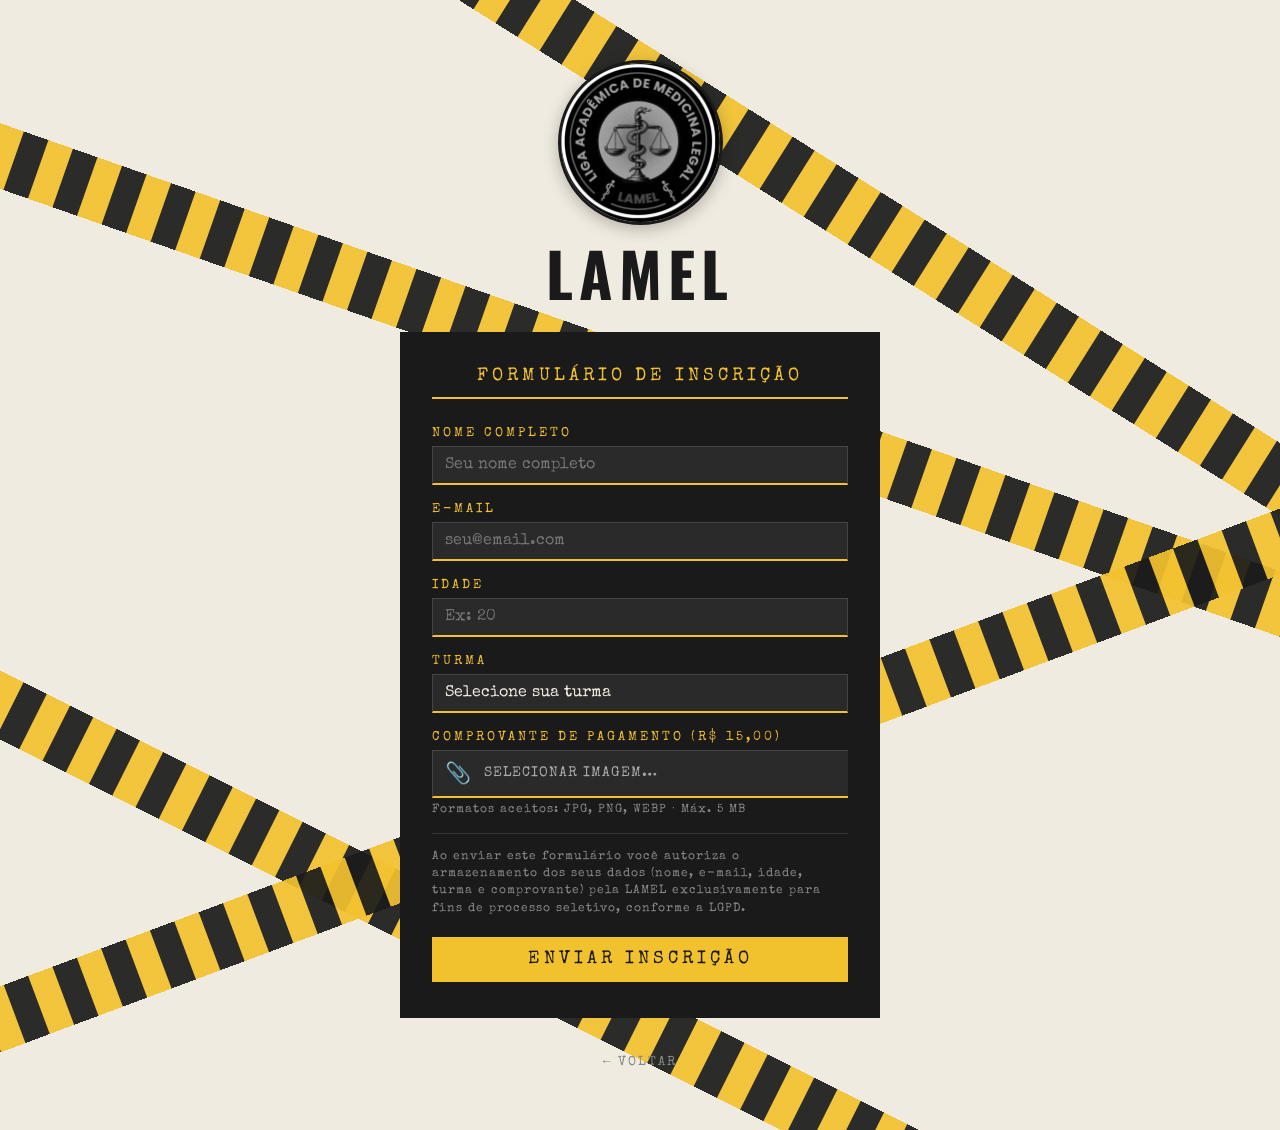
==== formulario.html @ 5214c131 "initial commit" ====
<!doctype html>
<html lang="pt-BR">
  <head>
    <meta charset="UTF-8" />
    <meta name="viewport" content="width=device-width, initial-scale=1.0" />
    <title>Inscrição – LAMEL</title>
    <link rel="stylesheet" href="style.css" />
    <link rel="icon" type="image/jpeg" href="logo.jpg" />
  </head>
  <body>
    <!-- Warning tapes -->
    <div class="tape tape-t1"></div>
    <div class="tape tape-t2"></div>
    <div class="tape tape-b1"></div>
    <div class="tape tape-b2"></div>

    <main class="container">
      <img src="logo.jpg" alt="Logo LAMEL" class="logo" />

      <div class="hero-block">
        <h1 class="brand-title">LAMEL</h1>
      </div>

      <div class="form-wrapper">
        <p class="form-title">Formulário de Inscrição</p>

        <div class="alert" id="alert" role="alert"></div>

        <!-- Tela de sucesso (oculta até envio) -->
        <div class="success-screen" id="success-screen" hidden>
          <div class="success-icon">✓</div>
          <h2 class="success-title">Inscrição Enviada!</h2>
          <p class="success-msg">Recebemos sua inscrição. Entraremos em contato pelo e-mail informado em breve.</p>
          <a href="https://www.instagram.com/lamel_fimca/" target="_blank" rel="noopener" class="btn-instagram">
            <svg class="ig-icon" viewBox="0 0 24 24" fill="currentColor" aria-hidden="true">
              <path d="M12 2.163c3.204 0 3.584.012 4.85.07 1.366.062 2.633.334 3.608 1.308.975.975 1.246 2.242 1.308 3.608.058 1.266.07 1.646.07 4.85s-.012 3.584-.07 4.85c-.062 1.366-.334 2.633-1.308 3.608-.975.975-2.242 1.246-3.608 1.308-1.266.058-1.646.07-4.85.07s-3.584-.012-4.85-.07c-1.366-.062-2.633-.334-3.608-1.308-.975-.975-1.246-2.242-1.308-3.608C2.175 15.584 2.163 15.204 2.163 12s.012-3.584.07-4.85c.062-1.366.334-2.633 1.308-3.608.975-.975 2.242-1.246 3.608-1.308C8.416 2.175 8.796 2.163 12 2.163zm0-2.163C8.741 0 8.332.014 7.052.072 5.197.157 3.355.673 2.014 2.014.673 3.355.157 5.197.072 7.052.014 8.332 0 8.741 0 12c0 3.259.014 3.668.072 4.948.085 1.855.601 3.697 1.942 5.038 1.341 1.341 3.183 1.857 5.038 1.942C8.332 23.986 8.741 24 12 24s3.668-.014 4.948-.072c1.855-.085 3.697-.601 5.038-1.942 1.341-1.341 1.857-3.183 1.942-5.038C23.986 15.668 24 15.259 24 12s-.014-3.668-.072-4.948c-.085-1.855-.601-3.697-1.942-5.038C20.645.673 18.803.157 16.948.072 15.668.014 15.259 0 12 0zm0 5.838a6.162 6.162 0 1 0 0 12.324 6.162 6.162 0 0 0 0-12.324zm0 10.162a4 4 0 1 1 0-8 4 4 0 0 1 0 8zm6.406-11.845a1.44 1.44 0 1 0 0 2.881 1.44 1.44 0 0 0 0-2.881z"/>
            </svg>
            Seguir no Instagram
          </a>
          <a href="index.html" class="back-link" style="margin-top:12px">← Voltar ao início</a>
        </div>

        <form id="form-inscricao" novalidate>
          <div class="form-group">
            <label for="nome">Nome Completo</label>
            <input
              type="text"
              id="nome"
              name="nome"
              placeholder="Seu nome completo"
              required
              autocomplete="name"
            />
          </div>

          <div class="form-group">
            <label for="email">E-mail</label>
            <input
              type="email"
              id="email"
              name="email"
              placeholder="seu@email.com"
              required
              autocomplete="email"
            />
          </div>

          <div class="form-group">
            <label for="idade">Idade</label>
            <input
              type="number"
              id="idade"
              name="idade"
              placeholder="Ex: 20"
              min="16"
              max="80"
              required
            />
          </div>

          <div class="form-group">
            <label for="turma">Turma</label>
            <select id="turma" name="turma" required>
              <option value="" disabled selected>Selecione sua turma</option>
              <option>T1A</option>
              <option>T1B</option>
              <option>T2A</option>
              <option>T2B</option>
              <option>T3A</option>
              <option>T3B</option>
              <option>T4A</option>
              <option>T4B</option>
              <option>T4C</option>
              <option>T5A</option>
            </select>
          </div>

          <div class="form-group">
            <label>Comprovante de Pagamento (R$ 15,00)</label>
            <div class="file-wrapper">
              <label class="file-label" for="comprovante" tabindex="0">
                <span class="file-icon">📎</span>
                <span class="file-text" id="file-text">Selecionar imagem…</span>
                <input
                  type="file"
                  id="comprovante"
                  name="comprovante"
                  accept="image/jpeg,image/png,image/webp,image/gif"
                  required
                />
              </label>
              <button type="button" id="file-clear" class="file-clear" aria-label="Remover arquivo" hidden>✕</button>
            </div>
            <span class="file-hint"
              >Formatos aceitos: JPG, PNG, WEBP · Máx. 5 MB</span
            >
          </div>

          <p class="consent">
            Ao enviar este formulário você autoriza o armazenamento dos seus
            dados (nome, e-mail, idade, turma e comprovante) pela LAMEL
            exclusivamente para fins de processo seletivo, conforme a LGPD.
          </p>

          <button type="submit" class="btn-submit" id="submit-btn">
            Enviar Inscrição
          </button>
        </form>
      </div>

      <a href="index.html" class="back-link">← Voltar</a>
    </main>

    <script>
      // ── Replace this URL after deploying the Apps Script ─────────────────────
      const APPS_SCRIPT_URL =
        "https://script.google.com/macros/s/AKfycbzsZSenzncVrb4awUYb7EeG2u3ZVIsr3Wve79wut9ikx5Fwp4q7ZwRY_jegKjFiJY6lDw/exec";
      // ─────────────────────────────────────────────────────────────────────────

      const MAX_FILE_BYTES = 5 * 1024 * 1024; // 5 MB
      const ALLOWED_TYPES = [
        "image/jpeg",
        "image/png",
        "image/webp",
        "image/gif",
      ];

      // Update file label text when a file is chosen
      const fileInput   = document.getElementById("comprovante");
      const fileText    = document.getElementById("file-text");
      const fileClear   = document.getElementById("file-clear");

      fileInput.addEventListener("change", function () {
          if (this.files.length) {
            fileText.textContent = this.files[0].name;
            fileText.classList.add("selected");
            fileClear.hidden = false;
          } else {
            resetFile();
          }
        });

      fileClear.addEventListener("click", function () {
        fileInput.value = "";
        resetFile();
      });

      function resetFile() {
        fileText.textContent = "Selecionar imagem…";
        fileText.classList.remove("selected");
        fileClear.hidden = true;
      }

      // Allow keyboard activation of custom file label
      document
        .querySelector(".file-label")
        .addEventListener("keydown", function (e) {
          if (e.key === "Enter" || e.key === " ") {
            e.preventDefault();
            document.getElementById("comprovante").click();
          }
        });

      // ── Form submission ───────────────────────────────────────────────────────
      document
        .getElementById("form-inscricao")
        .addEventListener("submit", async function (e) {
          e.preventDefault();
          hideAlert();

          const submitBtn = document.getElementById("submit-btn");

          // Client-side validation
          const nome = document.getElementById("nome").value.trim();
          const email = document.getElementById("email").value.trim();
          const idade = document.getElementById("idade").value.trim();
          const turma = document.getElementById("turma").value;
          const file = fileInput.files[0];

          if (!nome || !email || !idade || !turma) {
            return showAlert("Preencha todos os campos obrigatórios.", "error");
          }
          const emailRegex = /^[^\s@]+@[^\s@]+\.[^\s@]+$/;
          if (!emailRegex.test(email)) {
            return showAlert("Informe um e-mail válido.", "error");
          }
          if (!file) {
            return showAlert("Anexe o comprovante de pagamento.", "error");
          }
          if (!ALLOWED_TYPES.includes(file.type)) {
            return showAlert(
              "Formato de arquivo inválido. Use JPG, PNG ou WEBP.",
              "error",
            );
          }
          if (file.size > MAX_FILE_BYTES) {
            return showAlert(
              "O arquivo é muito grande. Tamanho máximo: 5 MB.",
              "error",
            );
          }
          if (APPS_SCRIPT_URL.startsWith("COLE")) {
            return showAlert(
              "URL do Apps Script não configurada. Siga as instruções em apps-script.gs.",
              "error",
            );
          }

          // Disable button and show loading state
          submitBtn.disabled = true;
          submitBtn.textContent = "Enviando…";

          try {
            const base64 = await fileToBase64(file);

            const payload = {
              nome,
              email,
              idade,
              turma,
              comprovante: {
                data: base64,
                mimeType: file.type,
                name: file.name,
              },
            };

            // Use text/plain to avoid CORS preflight on Apps Script
            const resp = await fetch(APPS_SCRIPT_URL, {
              method: "POST",
              headers: { "Content-Type": "text/plain" },
              body: JSON.stringify(payload),
            });

            const result = await resp.json();

            if (result.success) {
              document.getElementById("form-inscricao").style.display = "none";
              document.getElementById("alert").hidden = true;
              resetFile();
              document.getElementById("success-screen").hidden = false;
            } else {
              showAlert(
                "Erro ao enviar: " + (result.error || "tente novamente."),
                "error",
              );
            }
          } catch (err) {
            showAlert(
              "Falha na conexão. Verifique sua internet e tente novamente.",
              "error",
            );
          } finally {
            submitBtn.disabled = false;
            submitBtn.textContent = "Enviar Inscrição";
          }
        });

      function fileToBase64(file) {
        return new Promise((resolve, reject) => {
          const reader = new FileReader();
          reader.onload = (e) => resolve(e.target.result);
          reader.onerror = reject;
          reader.readAsDataURL(file);
        });
      }

      function showAlert(msg, type) {
        const el = document.getElementById("alert");
        el.textContent = msg;
        el.className = "alert " + type + " show";
        el.scrollIntoView({ behavior: "smooth", block: "nearest" });
      }

      function hideAlert() {
        document.getElementById("alert").className = "alert";
      }
    </script>
  </body>
</html>
---- style.css ----
@import url('https://fonts.googleapis.com/css2?family=Special+Elite&family=Oswald:wght@700&display=swap');

*, *::before, *::after {
  margin: 0;
  padding: 0;
  box-sizing: border-box;
}

html, body {
  min-height: 100vh;
  overflow-x: hidden;
}

body {
  background-color: #f0ebe0;
  font-family: 'Special Elite', 'Courier New', monospace;
  position: relative;
}

/* ── Warning tape ──────────────────────────────────────────── */
/*
 * T1: borda esquerda ~15vh → borda direita ~50vh (cruza logo levemente acima do centro)
 * T2: âncora borda direita ~44vh → estende até borda superior ~30vw e além
 * B1: borda esquerda 75vh → centro da borda inferior (50vw,100vh) ✓
 * B2: centro em (25vw, 100vh) com transform-origin: center center
 *     → mesmo ângulo da versão perfeita, estende para além da borda inferior
 */
.tape {
  position: fixed;
  width: 250vw;
  height: 62px;
  background: repeating-linear-gradient(
    90deg,
    #f2c12e 0px,  #f2c12e 26px,
    #1a1a1a 26px, #1a1a1a 52px
  );
  z-index: 0;
  pointer-events: none;
  opacity: 0.92;
}

/* T1: inicia a 15vh na borda esquerda → cruza logo levemente acima do centro → ~50vh borda direita */
.tape-t1 {
  top: calc(15vh - 31px);
  left: -60px;
  transform-origin: left center;
  transform: rotate(atan2(35vh, 100vw));
}

/* T2: centro em (65vw, 22vh) = ponto médio entre (30vw, 0) e (100vw, 44vh)
 * Ângulo positivo atan2(44vh, 70vw) — sem ambiguidade de sinal no browser */
.tape-t2 {
  top: calc(22vh - 31px);
  left: -60vw;
  transform-origin: center center;
  transform: rotate(atan2(44vh, 70vw));
}

/* B1: borda esquerda 75vh → centro da borda inferior ✓ */
.tape-b1 {
  top: calc(75vh - 31px);
  left: -60px;
  transform-origin: left center;
  transform: rotate(atan2(25vh, 50vw));
}

/* B2: centro em (25vw, 100vh) — mesmo ângulo aprovado, estende além da borda inferior */
.tape-b2 {
  top: calc(100vh - 31px);
  left: -100vw;
  transform-origin: center center;
  transform: rotate(atan2(-28vh, 75vw));
}

/* ── Page container ────────────────────────────────────────── */
.container {
  min-height: 100vh;
  display: flex;
  flex-direction: column;
  align-items: center;
  justify-content: center;
  padding: 60px 20px;
  position: relative;
  z-index: 1;
  gap: 18px;
}

/* ── Hero block (background atrás do "LAMEL" para cobrir as faixas) ── */
.hero-block {
  background: #f0ebe0;
  padding: 0 8px;
  line-height: 1;
}

/* ── Logo ──────────────────────────────────────────────────── */
.logo {
  width: 165px;
  height: 165px;
  border-radius: 50%;
  object-fit: cover;
  border: 3px solid #1a1a1a;
  box-shadow: 0 4px 16px rgba(0,0,0,0.25);
}

/* ── Brand title ───────────────────────────────────────────── */
.brand-title {
  font-family: 'Oswald', 'Arial Black', Impact, sans-serif;
  font-size: 3.8rem;
  font-weight: 700;
  color: #1a1a1a;
  letter-spacing: 6px;
  text-transform: uppercase;
  margin: 0;
  line-height: 1;
}

/* ── Subtitle block ────────────────────────────────────────── */
.subtitle-wrapper {
  background-color: #1a1a1a;
  padding: 10px 18px;
  text-align: center;
}

.subtitle {
  font-family: 'Special Elite', 'Courier New', monospace;
  font-size: 1.75rem;
  color: #f0ebe0;
  letter-spacing: 3px;
  line-height: 1.45;
}

/* ── Action area ───────────────────────────────────────────── */
.actions {
  display: flex;
  flex-direction: column;
  align-items: center;
  gap: 22px;
  margin-top: 44px;
  width: 100%;
  max-width: 380px;
}

/* ── Main buttons ──────────────────────────────────────────── */
.btn {
  display: block;
  width: 100%;
  padding: 14px 40px;
  background-color: #1a1a1a;
  color: #f0ebe0;
  font-family: 'Special Elite', 'Courier New', monospace;
  font-size: 1.45rem;
  letter-spacing: 5px;
  text-decoration: none;
  text-align: center;
  border: none;
  cursor: pointer;
  text-transform: uppercase;
  transition: background 0.18s;
}

.btn:hover  { background-color: #333; }
.btn:focus  { outline: 3px solid #f2c12e; outline-offset: 2px; }

/* ── Edital accordion panel ────────────────────────────────── */
.edital-toggle {
  position: absolute;
  opacity: 0;
  pointer-events: none;
  width: 0;
  height: 0;
}

.edital-panel {
  max-height: 0;
  overflow: hidden;
  width: 100%;
  background: #1a1a1a;
  color: #f0ebe0;
  border-top: 0 solid #f2c12e;
  transition: max-height 0.4s ease, border-top-width 0.4s ease;
}

.edital-toggle:checked ~ .edital-panel {
  max-height: 350px;
  border-top-width: 3px;
}

.edital-content {
  padding: 22px 24px;
}

.edital-content h3 {
  font-family: 'Special Elite', monospace;
  font-size: 1rem;
  letter-spacing: 3px;
  color: #f2c12e;
  text-transform: uppercase;
  margin-bottom: 14px;
}

.edital-dates {
  list-style: none;
  margin-bottom: 20px;
}

.edital-dates li {
  padding: 7px 0;
  border-bottom: 1px solid #333;
  font-size: 0.92rem;
  letter-spacing: 1px;
}

.edital-dates li:last-child { border-bottom: none; }

.edital-dates strong { color: #f2c12e; }

.pdf-link {
  display: flex;
  align-items: center;
  justify-content: center;
  gap: 8px;
  margin-top: 8px;
  padding: 10px 0;
  width: 100%;
  background: #f2c12e;
  color: #1a1a1a;
  text-decoration: none;
  font-family: 'Special Elite', monospace;
  font-size: 0.88rem;
  letter-spacing: 2px;
  text-transform: uppercase;
  transition: background 0.18s;
}

.pdf-link::before {
  content: '';
  display: inline-block;
  width: 12px;
  height: 15px;
  flex-shrink: 0;
  background-color: #1a1a1a;
  clip-path: polygon(0% 0%, 62% 0%, 100% 28%, 100% 100%, 0% 100%);
}

.pdf-link:hover { background: #d4a820; }

/* ── Form page ─────────────────────────────────────────────── */
.form-wrapper {
  width: 100%;
  max-width: 480px;
  background: #1a1a1a;
  color: #f0ebe0;
  padding: 36px 32px;
  margin-top: 10px;
}

.form-title {
  font-family: 'Special Elite', monospace;
  font-size: 1.1rem;
  letter-spacing: 4px;
  color: #f2c12e;
  text-align: center;
  text-transform: uppercase;
  margin-bottom: 28px;
  border-bottom: 2px solid #f2c12e;
  padding-bottom: 12px;
}

.form-group {
  margin-bottom: 18px;
  display: flex;
  flex-direction: column;
  gap: 6px;
}

.form-group label {
  font-family: 'Special Elite', monospace;
  font-size: 0.82rem;
  letter-spacing: 3px;
  color: #f2c12e;
  text-transform: uppercase;
}

.form-group input,
.form-group select {
  background: #2a2a2a;
  border: 1px solid #444;
  border-bottom: 2px solid #f2c12e;
  color: #f0ebe0;
  font-family: 'Special Elite', 'Courier New', monospace;
  font-size: 1rem;
  padding: 10px 12px;
  outline: none;
  transition: border-color 0.18s, background 0.18s;
  appearance: none;
  -webkit-appearance: none;
  border-radius: 0;
}

.form-group input:focus,
.form-group select:focus {
  background: #333;
  border-bottom-color: #fff;
}

.form-group select option { background: #2a2a2a; }

/* File input custom styling */
.file-wrapper {
  display: flex;
  align-items: stretch;
}

.file-wrapper .file-label {
  flex: 1;
  border-right: none;
}

.file-clear {
  display: flex;
  align-items: center;
  justify-content: center;
  padding: 0 12px;
  background: #2a2a2a;
  border: 1px solid #444;
  border-left: none;
  border-bottom: 2px solid #f2c12e;
  color: #f0ebe0;
  font-size: 1rem;
  cursor: pointer;
  transition: background 0.18s, color 0.18s;
}

.file-clear:hover { background: #3a2020; color: #ff6b6b; }

.file-label {
  display: flex;
  align-items: center;
  gap: 10px;
  background: #2a2a2a;
  border: 1px solid #444;
  border-bottom: 2px solid #f2c12e;
  padding: 10px 12px;
  cursor: pointer;
  transition: background 0.18s;
}

.file-label:hover { background: #333; }

.file-label input[type="file"] { display: none; }

.file-label .file-icon {
  font-size: 1.3rem;
  flex-shrink: 0;
}

.file-label .file-text {
  font-family: 'Special Elite', monospace;
  font-size: 0.85rem;
  letter-spacing: 1px;
  color: #aaa;
  word-break: break-all;
}

.file-label .file-text.selected { color: #f0ebe0; }

.file-hint {
  font-size: 0.72rem;
  color: #888;
  letter-spacing: 1px;
}

/* Consent notice */
.consent {
  font-size: 0.72rem;
  color: #888;
  letter-spacing: 1px;
  line-height: 1.5;
  margin-bottom: 20px;
  border-top: 1px solid #333;
  padding-top: 14px;
}

/* Submit button */
.btn-submit {
  width: 100%;
  padding: 14px;
  background: #f2c12e;
  color: #1a1a1a;
  font-family: 'Special Elite', monospace;
  font-size: 1.1rem;
  letter-spacing: 4px;
  text-transform: uppercase;
  border: none;
  cursor: pointer;
  transition: background 0.18s;
}

.btn-submit:hover:not(:disabled) { background: #d4a820; }

.btn-submit:disabled {
  background: #555;
  color: #888;
  cursor: not-allowed;
}

/* Message alert */
.alert {
  display: none;
  padding: 14px 16px;
  font-family: 'Special Elite', monospace;
  font-size: 0.88rem;
  letter-spacing: 1px;
  text-align: center;
  margin-bottom: 16px;
}

.alert.success { background: #1a4a1a; color: #6eff6e; border-left: 4px solid #6eff6e; }
.alert.error   { background: #4a1a1a; color: #ff6e6e; border-left: 4px solid #ff6e6e; }
.alert.show    { display: block; }

/* Success screen */
[hidden] { display: none !important; }

.success-screen {
  display: flex;
  flex-direction: column;
  align-items: center;
  padding: 32px 16px;
  text-align: center;
  gap: 14px;
}

.success-icon {
  width: 64px;
  height: 64px;
  border-radius: 50%;
  background: #f2c12e;
  color: #1a1a1a;
  font-size: 2rem;
  display: flex;
  align-items: center;
  justify-content: center;
  font-weight: 700;
}

.success-title {
  font-family: 'Oswald', sans-serif;
  font-size: 1.6rem;
  letter-spacing: 4px;
  color: #f2c12e;
  text-transform: uppercase;
  margin: 0;
}

.success-msg {
  font-family: 'Special Elite', monospace;
  font-size: 0.88rem;
  color: #ccc;
  letter-spacing: 1px;
  line-height: 1.6;
  max-width: 320px;
}

.btn-instagram {
  display: inline-flex;
  align-items: center;
  gap: 8px;
  margin-top: 8px;
  padding: 12px 24px;
  background: linear-gradient(45deg, #f09433, #e6683c, #dc2743, #cc2366, #bc1888);
  color: #fff;
  text-decoration: none;
  font-family: 'Special Elite', monospace;
  font-size: 0.9rem;
  letter-spacing: 2px;
  text-transform: uppercase;
  transition: opacity 0.18s;
}

.btn-instagram:hover { opacity: 0.85; }

.ig-icon {
  width: 18px;
  height: 18px;
  flex-shrink: 0;
}

/* Back link */
.back-link {
  display: inline-block;
  margin-top: 18px;
  color: #888;
  font-family: 'Special Elite', monospace;
  font-size: 0.8rem;
  letter-spacing: 2px;
  text-decoration: none;
  text-transform: uppercase;
  transition: color 0.18s;
}

.back-link:hover { color: #f0ebe0; }

/* ── Responsive ────────────────────────────────────────────── */
@media (max-width: 480px) {
  .brand-title { font-size: 2.8rem; letter-spacing: 4px; }
  .subtitle    { font-size: 1.35rem; }
  .btn         { font-size: 1.2rem; letter-spacing: 3px; }
  .tape        { width: 300px; height: 44px; }
  .form-wrapper { padding: 28px 20px; }
}
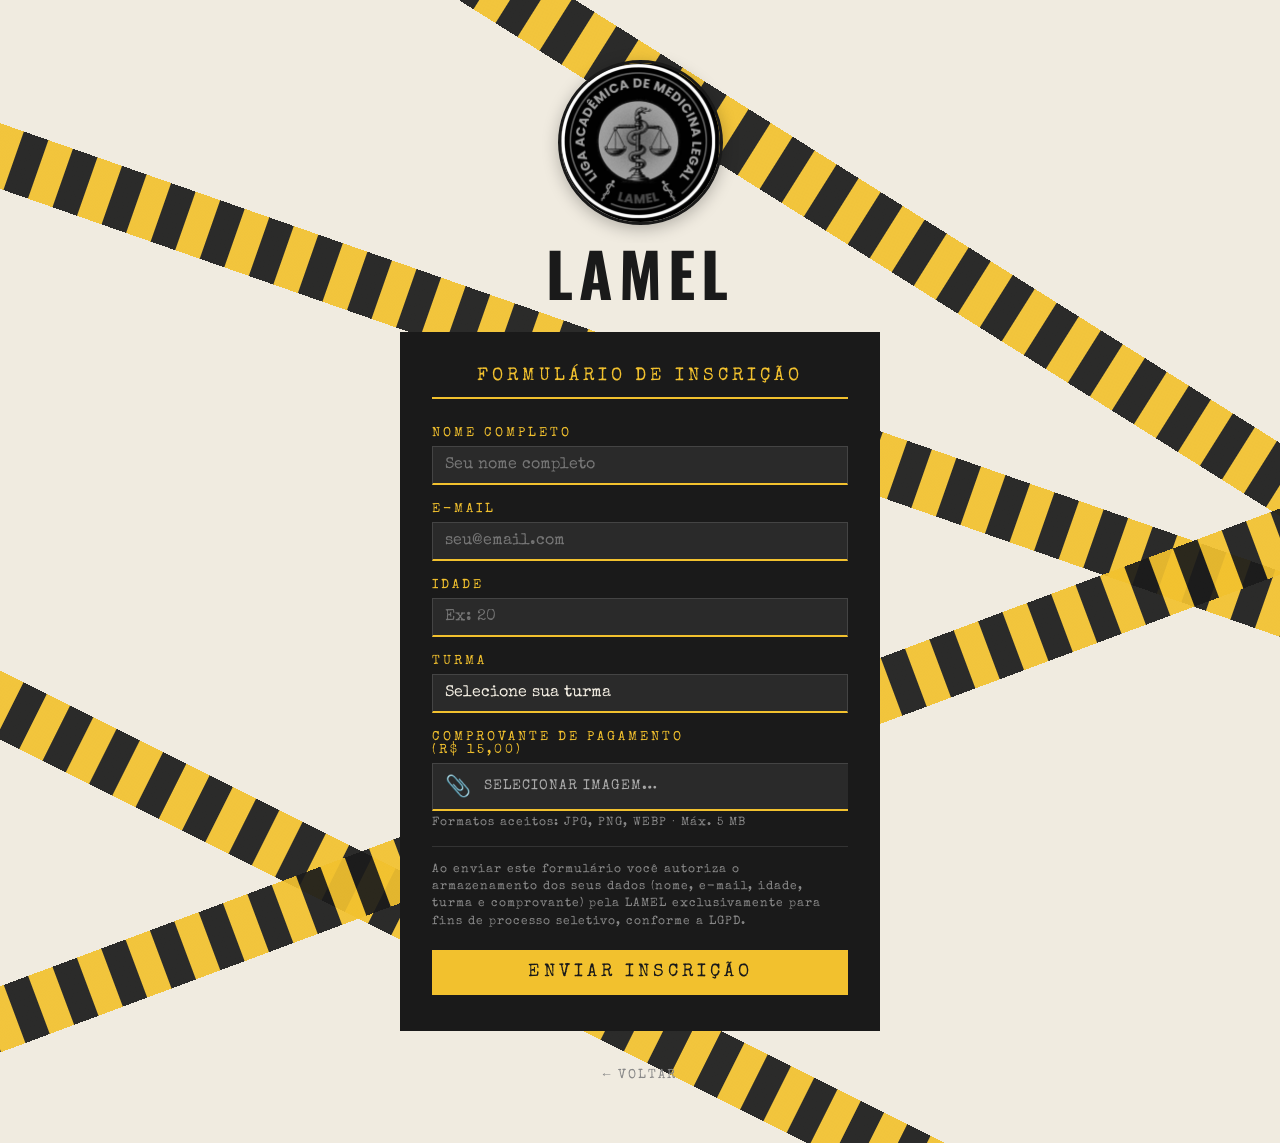
==== commit 471f34c3: "Atualiza datas, adiciona botao Material, PDFs e otimizacoes - Atualiza datas do edital (Aula inaugur" ====
--- a/formulario.html
+++ b/formulario.html
@@ -96,7 +96,7 @@
           </div>
 
           <div class="form-group">
-            <label>Comprovante de Pagamento (R$ 15,00)</label>
+            <label>Comprovante de Pagamento<br>(R$ 15,00)</label>
             <div class="file-wrapper">
               <label class="file-label" for="comprovante" tabindex="0">
                 <span class="file-icon">📎</span>
@@ -278,10 +278,28 @@
 
       function fileToBase64(file) {
         return new Promise((resolve, reject) => {
-          const reader = new FileReader();
-          reader.onload = (e) => resolve(e.target.result);
-          reader.onerror = reject;
-          reader.readAsDataURL(file);
+          const img = new Image();
+          const url = URL.createObjectURL(file);
+
+          img.onload = () => {
+            URL.revokeObjectURL(url);
+
+            const MAX_DIM = 1280;
+            let { width, height } = img;
+            if (width > MAX_DIM || height > MAX_DIM) {
+              if (width > height) { height = Math.round(height * MAX_DIM / width);  width = MAX_DIM; }
+              else                { width  = Math.round(width  * MAX_DIM / height); height = MAX_DIM; }
+            }
+
+            const canvas = document.createElement('canvas');
+            canvas.width  = width;
+            canvas.height = height;
+            canvas.getContext('2d').drawImage(img, 0, 0, width, height);
+            resolve(canvas.toDataURL('image/jpeg', 0.75));
+          };
+
+          img.onerror = reject;
+          img.src = url;
         });
       }
 
--- a/style.css
+++ b/style.css
@@ -72,7 +72,77 @@
   transform: rotate(atan2(-28vh, 75vw));
 }
 
-/* ── Page container ────────────────────────────────────────── */
+/* ── Tapes: mobile portrait — calculado geometricamente por pontos de entrada/saída ── */
+@media (max-width: 768px) {
+  /* T1: centro em (50vw, 29vh) → ângulo um pouco maior */
+  .tape-t1 {
+    top: calc(29vh - 31px);
+    left: -75vw;
+    transform-origin: center center;
+    transform: rotate(atan2(22vh, 100vw));
+  }
+  /* T2: centro em (70vw, 16vh) → levemente mais à direita e acima */
+  .tape-t2 {
+    top: calc(16vh - 31px);
+    left: -55vw;
+    transform-origin: center center;
+    transform: rotate(atan2(37vh, 65vw));
+  }
+  /* B1: âncora direita em 108vh → esquerda visível em ~73vh (altura do botão inscrição) */
+  .tape-b1 {
+    top: calc(115vh - 31px);
+    left: auto;
+    right: -60px;
+    transform-origin: right center;
+    transform: rotate(atan2(16vh, 50vw));
+  }
+  /* B2: centro em (60vw, 86vh) → levemente mais para baixo */
+  .tape-b2 {
+    top: calc(86vh - 31px);
+    left: -65vw;
+    right: auto;
+    transform-origin: center center;
+    transform: rotate(atan2(-35vh, 80vw));
+  }
+}
+
+/* ── Tapes: max-width 480px (Galaxy S25 ~360px) ── */
+@media (max-width: 480px) {
+  .tape-t1 {
+    top: calc(35vh - 31px);
+    left: -120vw;
+    right: auto;
+    width: 400vw;
+    transform-origin: center center;
+    transform: rotate(atan2(22vh, 100vw));
+  }
+  .tape-t2 {
+    top: calc(22vh - 31px);
+    left: -120vw;
+    right: auto;
+    width: 400vw;
+    transform-origin: center center;
+    transform: rotate(atan2(30vh, 65vw));
+  }
+  .tape-b1 {
+    top: calc(110vh - 31px);
+    left: calc(-150vw + 60px);
+    right: auto;
+    width: 250vw;
+    transform-origin: right center;
+    transform: rotate(atan2(13vh, 50vw));
+  }
+  .tape-b2 {
+    top: calc(86vh - 31px);
+    left: -130vw;
+    right: auto;
+    width: 400vw;
+    transform-origin: center center;
+    transform: rotate(atan2(-35vh, 80vw));
+  }
+}
+
+
 .container {
   min-height: 100vh;
   display: flex;
@@ -170,6 +240,10 @@
   height: 0;
 }
 
+.edital-wrapper {
+  width: 100%;
+}
+
 .edital-panel {
   max-height: 0;
   overflow: hidden;
@@ -180,7 +254,7 @@
   transition: max-height 0.4s ease, border-top-width 0.4s ease;
 }
 
-.edital-toggle:checked ~ .edital-panel {
+.edital-toggle:checked ~ .edital-wrapper .edital-panel {
   max-height: 350px;
   border-top-width: 3px;
 }
@@ -204,6 +278,8 @@
 }
 
 .edital-dates li {
+  display: flex;
+  justify-content: space-between;
   padding: 7px 0;
   border-bottom: 1px solid #333;
   font-size: 0.92rem;
@@ -243,6 +319,19 @@
 }
 
 .pdf-link:hover { background: #d4a820; }
+
+.btn-material {
+  display: flex;
+  align-items: center;
+  justify-content: center;
+  gap: 10px;
+  text-decoration: none;
+}
+
+.btn-material svg {
+  flex-shrink: 0;
+  opacity: 0.9;
+}
 
 /* ── Form page ─────────────────────────────────────────────── */
 .form-wrapper {
@@ -506,6 +595,5 @@
   .brand-title { font-size: 2.8rem; letter-spacing: 4px; }
   .subtitle    { font-size: 1.35rem; }
   .btn         { font-size: 1.2rem; letter-spacing: 3px; }
-  .tape        { width: 300px; height: 44px; }
   .form-wrapper { padding: 28px 20px; }
 }
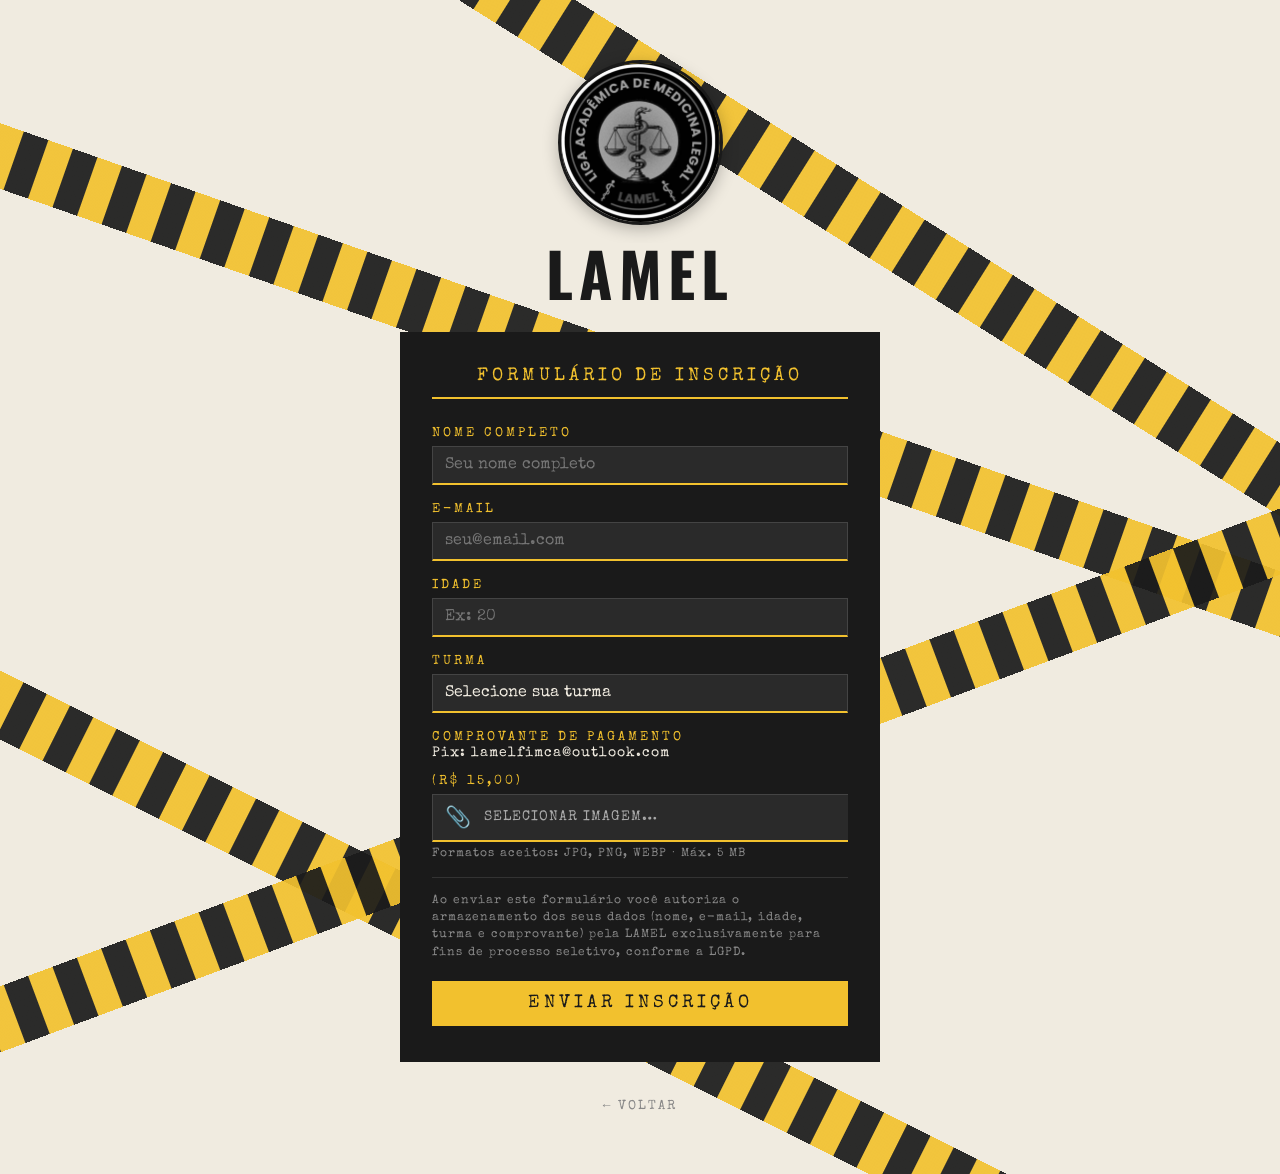
==== commit 12563886: "Adiciona chave Pix no formulario de inscricao Co-authored-by: Copilot <223556219+Copilot@users.norep" ====
--- a/formulario.html
+++ b/formulario.html
@@ -96,7 +96,7 @@
           </div>
 
           <div class="form-group">
-            <label>Comprovante de Pagamento<br>(R$ 15,00)</label>
+            <label>Comprovante de Pagamento<br><small>Pix: lamelfimca@outlook.com</small><br>(R$ 15,00)</label>
             <div class="file-wrapper">
               <label class="file-label" for="comprovante" tabindex="0">
                 <span class="file-icon">📎</span>
--- a/style.css
+++ b/style.css
@@ -370,6 +370,15 @@
   text-transform: uppercase;
 }
 
+.form-group label small {
+  display: block;
+  font-size: 0.85rem;
+  letter-spacing: 1px;
+  color: #f0ebe0;
+  text-transform: none;
+  margin: 2px 0;
+}
+
 .form-group input,
 .form-group select {
   background: #2a2a2a;
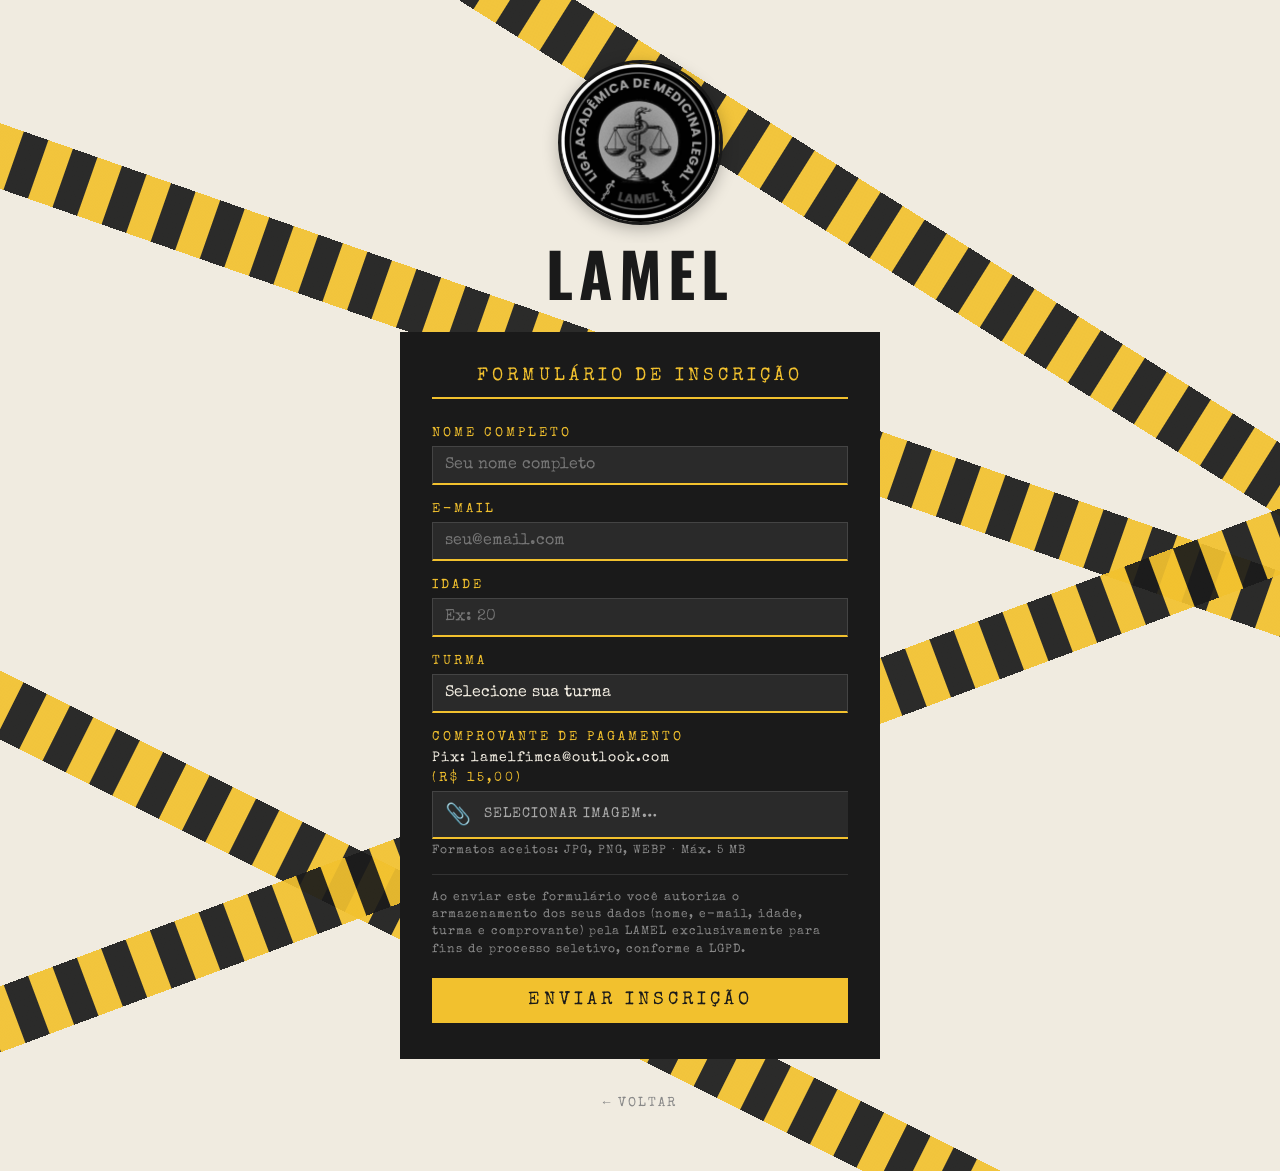
==== commit cf5799ab: "Ajusta label Pix e espacamento no formulario Co-authored-by: Copilot <223556219+Copilot@users.norepl" ====
--- a/formulario.html
+++ b/formulario.html
@@ -30,14 +30,31 @@
         <div class="success-screen" id="success-screen" hidden>
           <div class="success-icon">✓</div>
           <h2 class="success-title">Inscrição Enviada!</h2>
-          <p class="success-msg">Recebemos sua inscrição. Entraremos em contato pelo e-mail informado em breve.</p>
-          <a href="https://www.instagram.com/lamel_fimca/" target="_blank" rel="noopener" class="btn-instagram">
-            <svg class="ig-icon" viewBox="0 0 24 24" fill="currentColor" aria-hidden="true">
-              <path d="M12 2.163c3.204 0 3.584.012 4.85.07 1.366.062 2.633.334 3.608 1.308.975.975 1.246 2.242 1.308 3.608.058 1.266.07 1.646.07 4.85s-.012 3.584-.07 4.85c-.062 1.366-.334 2.633-1.308 3.608-.975.975-2.242 1.246-3.608 1.308-1.266.058-1.646.07-4.85.07s-3.584-.012-4.85-.07c-1.366-.062-2.633-.334-3.608-1.308-.975-.975-1.246-2.242-1.308-3.608C2.175 15.584 2.163 15.204 2.163 12s.012-3.584.07-4.85c.062-1.366.334-2.633 1.308-3.608.975-.975 2.242-1.246 3.608-1.308C8.416 2.175 8.796 2.163 12 2.163zm0-2.163C8.741 0 8.332.014 7.052.072 5.197.157 3.355.673 2.014 2.014.673 3.355.157 5.197.072 7.052.014 8.332 0 8.741 0 12c0 3.259.014 3.668.072 4.948.085 1.855.601 3.697 1.942 5.038 1.341 1.341 3.183 1.857 5.038 1.942C8.332 23.986 8.741 24 12 24s3.668-.014 4.948-.072c1.855-.085 3.697-.601 5.038-1.942 1.341-1.341 1.857-3.183 1.942-5.038C23.986 15.668 24 15.259 24 12s-.014-3.668-.072-4.948c-.085-1.855-.601-3.697-1.942-5.038C20.645.673 18.803.157 16.948.072 15.668.014 15.259 0 12 0zm0 5.838a6.162 6.162 0 1 0 0 12.324 6.162 6.162 0 0 0 0-12.324zm0 10.162a4 4 0 1 1 0-8 4 4 0 0 1 0 8zm6.406-11.845a1.44 1.44 0 1 0 0 2.881 1.44 1.44 0 0 0 0-2.881z"/>
+          <p class="success-msg">
+            Recebemos sua inscrição. Entraremos em contato pelo e-mail informado
+            em breve.
+          </p>
+          <a
+            href="https://www.instagram.com/lamel_fimca/"
+            target="_blank"
+            rel="noopener"
+            class="btn-instagram"
+          >
+            <svg
+              class="ig-icon"
+              viewBox="0 0 24 24"
+              fill="currentColor"
+              aria-hidden="true"
+            >
+              <path
+                d="M12 2.163c3.204 0 3.584.012 4.85.07 1.366.062 2.633.334 3.608 1.308.975.975 1.246 2.242 1.308 3.608.058 1.266.07 1.646.07 4.85s-.012 3.584-.07 4.85c-.062 1.366-.334 2.633-1.308 3.608-.975.975-2.242 1.246-3.608 1.308-1.266.058-1.646.07-4.85.07s-3.584-.012-4.85-.07c-1.366-.062-2.633-.334-3.608-1.308-.975-.975-1.246-2.242-1.308-3.608C2.175 15.584 2.163 15.204 2.163 12s.012-3.584.07-4.85c.062-1.366.334-2.633 1.308-3.608.975-.975 2.242-1.246 3.608-1.308C8.416 2.175 8.796 2.163 12 2.163zm0-2.163C8.741 0 8.332.014 7.052.072 5.197.157 3.355.673 2.014 2.014.673 3.355.157 5.197.072 7.052.014 8.332 0 8.741 0 12c0 3.259.014 3.668.072 4.948.085 1.855.601 3.697 1.942 5.038 1.341 1.341 3.183 1.857 5.038 1.942C8.332 23.986 8.741 24 12 24s3.668-.014 4.948-.072c1.855-.085 3.697-.601 5.038-1.942 1.341-1.341 1.857-3.183 1.942-5.038C23.986 15.668 24 15.259 24 12s-.014-3.668-.072-4.948c-.085-1.855-.601-3.697-1.942-5.038C20.645.673 18.803.157 16.948.072 15.668.014 15.259 0 12 0zm0 5.838a6.162 6.162 0 1 0 0 12.324 6.162 6.162 0 0 0 0-12.324zm0 10.162a4 4 0 1 1 0-8 4 4 0 0 1 0 8zm6.406-11.845a1.44 1.44 0 1 0 0 2.881 1.44 1.44 0 0 0 0-2.881z"
+              />
             </svg>
             Seguir no Instagram
           </a>
-          <a href="index.html" class="back-link" style="margin-top:12px">← Voltar ao início</a>
+          <a href="index.html" class="back-link" style="margin-top: 12px"
+            >← Voltar ao início</a
+          >
         </div>
 
         <form id="form-inscricao" novalidate>
@@ -92,11 +109,15 @@
               <option>T4B</option>
               <option>T4C</option>
               <option>T5A</option>
+              <option>ODONTOLOGIA</option>
+              <option>DIREITO</option>
             </select>
           </div>
 
           <div class="form-group">
-            <label>Comprovante de Pagamento<br><small>Pix: lamelfimca@outlook.com</small><br>(R$ 15,00)</label>
+            <label>Comprovante de Pagamento</label>
+            <label id="pix-label">Pix: lamelfimca@outlook.com</label>
+            <label>(R$ 15,00)</label>
             <div class="file-wrapper">
               <label class="file-label" for="comprovante" tabindex="0">
                 <span class="file-icon">📎</span>
@@ -109,7 +130,15 @@
                   required
                 />
               </label>
-              <button type="button" id="file-clear" class="file-clear" aria-label="Remover arquivo" hidden>✕</button>
+              <button
+                type="button"
+                id="file-clear"
+                class="file-clear"
+                aria-label="Remover arquivo"
+                hidden
+              >
+                ✕
+              </button>
             </div>
             <span class="file-hint"
               >Formatos aceitos: JPG, PNG, WEBP · Máx. 5 MB</span
@@ -146,19 +175,19 @@
       ];
 
       // Update file label text when a file is chosen
-      const fileInput   = document.getElementById("comprovante");
-      const fileText    = document.getElementById("file-text");
-      const fileClear   = document.getElementById("file-clear");
+      const fileInput = document.getElementById("comprovante");
+      const fileText = document.getElementById("file-text");
+      const fileClear = document.getElementById("file-clear");
 
       fileInput.addEventListener("change", function () {
-          if (this.files.length) {
-            fileText.textContent = this.files[0].name;
-            fileText.classList.add("selected");
-            fileClear.hidden = false;
-          } else {
-            resetFile();
-          }
-        });
+        if (this.files.length) {
+          fileText.textContent = this.files[0].name;
+          fileText.classList.add("selected");
+          fileClear.hidden = false;
+        } else {
+          resetFile();
+        }
+      });
 
       fileClear.addEventListener("click", function () {
         fileInput.value = "";
@@ -287,15 +316,20 @@
             const MAX_DIM = 1280;
             let { width, height } = img;
             if (width > MAX_DIM || height > MAX_DIM) {
-              if (width > height) { height = Math.round(height * MAX_DIM / width);  width = MAX_DIM; }
-              else                { width  = Math.round(width  * MAX_DIM / height); height = MAX_DIM; }
+              if (width > height) {
+                height = Math.round((height * MAX_DIM) / width);
+                width = MAX_DIM;
+              } else {
+                width = Math.round((width * MAX_DIM) / height);
+                height = MAX_DIM;
+              }
             }
 
-            const canvas = document.createElement('canvas');
-            canvas.width  = width;
+            const canvas = document.createElement("canvas");
+            canvas.width = width;
             canvas.height = height;
-            canvas.getContext('2d').drawImage(img, 0, 0, width, height);
-            resolve(canvas.toDataURL('image/jpeg', 0.75));
+            canvas.getContext("2d").drawImage(img, 0, 0, width, height);
+            resolve(canvas.toDataURL("image/jpeg", 0.75));
           };
 
           img.onerror = reject;
--- a/style.css
+++ b/style.css
@@ -379,6 +379,15 @@
   margin: 2px 0;
 }
 
+#pix-label {
+  display: block;
+  color: #f0ebe0;
+  text-transform: none;
+  letter-spacing: 1px;
+  font-size: 0.85rem;
+  margin: 1px 0;
+}
+
 .form-group input,
 .form-group select {
   background: #2a2a2a;
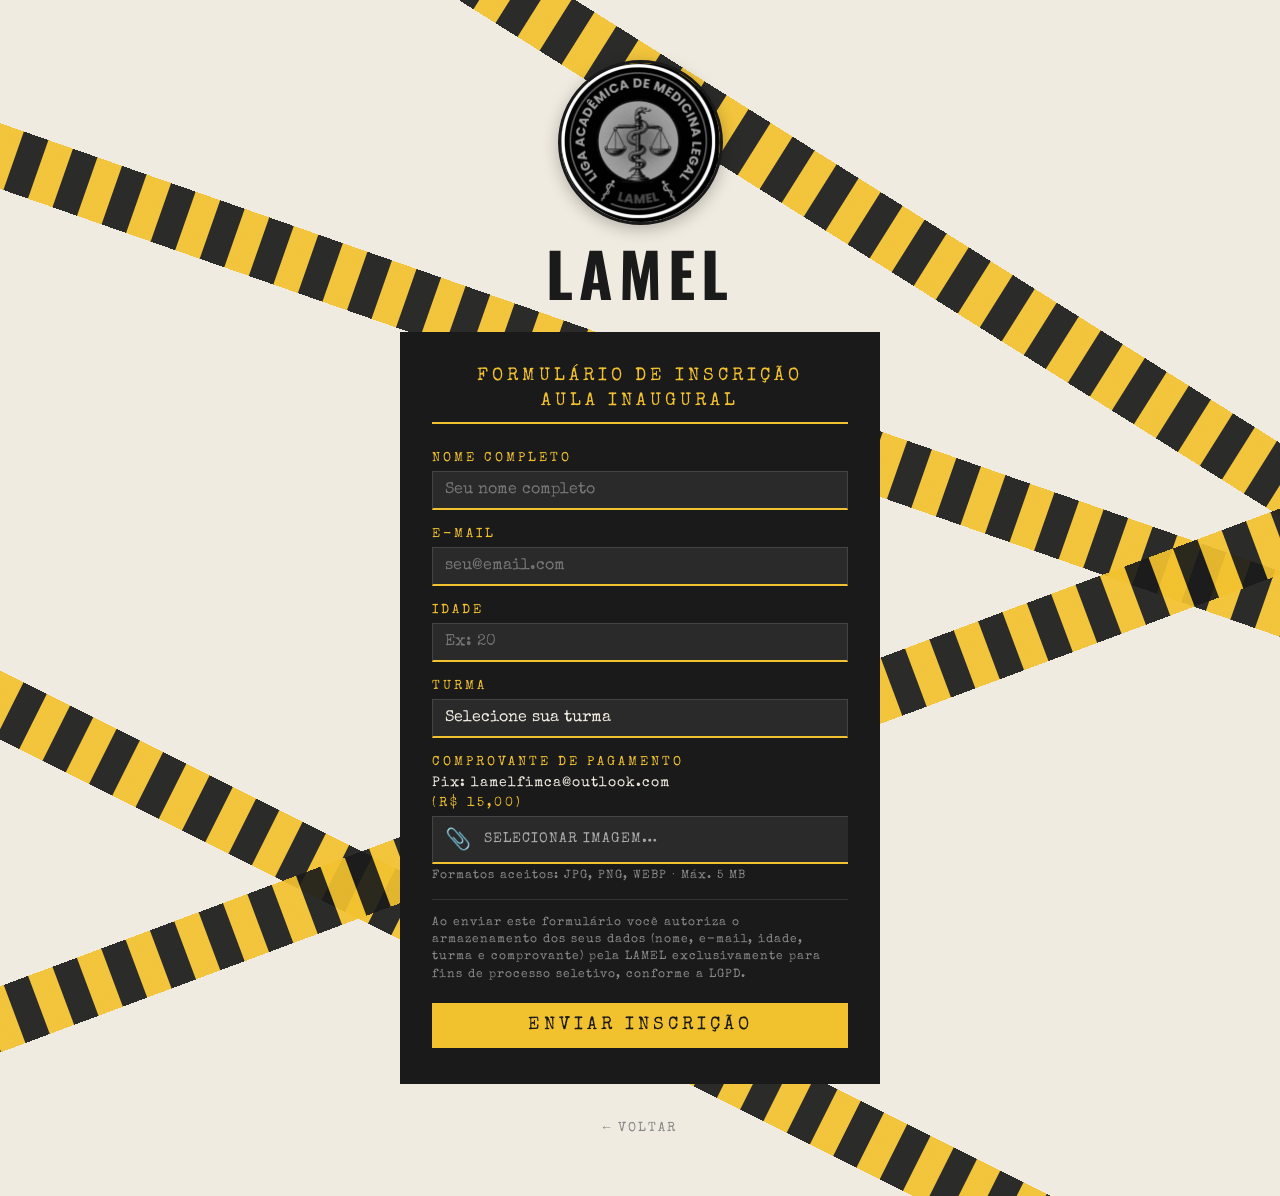
==== commit 503967fb: "fix description" ====
--- a/formulario.html
+++ b/formulario.html
@@ -23,7 +23,7 @@
 
       <div class="form-wrapper">
         <p class="form-title">Formulário de Inscrição</p>
-
+        <p class="form-title2">Aula Inaugural</p>
         <div class="alert" id="alert" role="alert"></div>
 
         <!-- Tela de sucesso (oculta até envio) -->
--- a/style.css
+++ b/style.css
@@ -1,19 +1,22 @@
-@import url('https://fonts.googleapis.com/css2?family=Special+Elite&family=Oswald:wght@700&display=swap');
-
-*, *::before, *::after {
+@import url("https://fonts.googleapis.com/css2?family=Special+Elite&family=Oswald:wght@700&display=swap");
+
+*,
+*::before,
+*::after {
   margin: 0;
   padding: 0;
   box-sizing: border-box;
 }
 
-html, body {
+html,
+body {
   min-height: 100vh;
   overflow-x: hidden;
 }
 
 body {
   background-color: #f0ebe0;
-  font-family: 'Special Elite', 'Courier New', monospace;
+  font-family: "Special Elite", "Courier New", monospace;
   position: relative;
 }
 
@@ -31,8 +34,10 @@
   height: 62px;
   background: repeating-linear-gradient(
     90deg,
-    #f2c12e 0px,  #f2c12e 26px,
-    #1a1a1a 26px, #1a1a1a 52px
+    #f2c12e 0px,
+    #f2c12e 26px,
+    #1a1a1a 26px,
+    #1a1a1a 52px
   );
   z-index: 0;
   pointer-events: none;
@@ -142,7 +147,6 @@
   }
 }
 
-
 .container {
   min-height: 100vh;
   display: flex;
@@ -169,12 +173,12 @@
   border-radius: 50%;
   object-fit: cover;
   border: 3px solid #1a1a1a;
-  box-shadow: 0 4px 16px rgba(0,0,0,0.25);
+  box-shadow: 0 4px 16px rgba(0, 0, 0, 0.25);
 }
 
 /* ── Brand title ───────────────────────────────────────────── */
 .brand-title {
-  font-family: 'Oswald', 'Arial Black', Impact, sans-serif;
+  font-family: "Oswald", "Arial Black", Impact, sans-serif;
   font-size: 3.8rem;
   font-weight: 700;
   color: #1a1a1a;
@@ -192,7 +196,7 @@
 }
 
 .subtitle {
-  font-family: 'Special Elite', 'Courier New', monospace;
+  font-family: "Special Elite", "Courier New", monospace;
   font-size: 1.75rem;
   color: #f0ebe0;
   letter-spacing: 3px;
@@ -217,7 +221,7 @@
   padding: 14px 40px;
   background-color: #1a1a1a;
   color: #f0ebe0;
-  font-family: 'Special Elite', 'Courier New', monospace;
+  font-family: "Special Elite", "Courier New", monospace;
   font-size: 1.45rem;
   letter-spacing: 5px;
   text-decoration: none;
@@ -228,8 +232,13 @@
   transition: background 0.18s;
 }
 
-.btn:hover  { background-color: #333; }
-.btn:focus  { outline: 3px solid #f2c12e; outline-offset: 2px; }
+.btn:hover {
+  background-color: #333;
+}
+.btn:focus {
+  outline: 3px solid #f2c12e;
+  outline-offset: 2px;
+}
 
 /* ── Edital accordion panel ────────────────────────────────── */
 .edital-toggle {
@@ -251,7 +260,9 @@
   background: #1a1a1a;
   color: #f0ebe0;
   border-top: 0 solid #f2c12e;
-  transition: max-height 0.4s ease, border-top-width 0.4s ease;
+  transition:
+    max-height 0.4s ease,
+    border-top-width 0.4s ease;
 }
 
 .edital-toggle:checked ~ .edital-wrapper .edital-panel {
@@ -264,7 +275,7 @@
 }
 
 .edital-content h3 {
-  font-family: 'Special Elite', monospace;
+  font-family: "Special Elite", monospace;
   font-size: 1rem;
   letter-spacing: 3px;
   color: #f2c12e;
@@ -286,9 +297,13 @@
   letter-spacing: 1px;
 }
 
-.edital-dates li:last-child { border-bottom: none; }
-
-.edital-dates strong { color: #f2c12e; }
+.edital-dates li:last-child {
+  border-bottom: none;
+}
+
+.edital-dates strong {
+  color: #f2c12e;
+}
 
 .pdf-link {
   display: flex;
@@ -301,7 +316,7 @@
   background: #f2c12e;
   color: #1a1a1a;
   text-decoration: none;
-  font-family: 'Special Elite', monospace;
+  font-family: "Special Elite", monospace;
   font-size: 0.88rem;
   letter-spacing: 2px;
   text-transform: uppercase;
@@ -309,7 +324,7 @@
 }
 
 .pdf-link::before {
-  content: '';
+  content: "";
   display: inline-block;
   width: 12px;
   height: 15px;
@@ -318,7 +333,9 @@
   clip-path: polygon(0% 0%, 62% 0%, 100% 28%, 100% 100%, 0% 100%);
 }
 
-.pdf-link:hover { background: #d4a820; }
+.pdf-link:hover {
+  background: #d4a820;
+}
 
 .btn-material {
   display: flex;
@@ -344,12 +361,22 @@
 }
 
 .form-title {
-  font-family: 'Special Elite', monospace;
+  font-family: "Special Elite", monospace;
   font-size: 1.1rem;
   letter-spacing: 4px;
   color: #f2c12e;
   text-align: center;
   text-transform: uppercase;
+  margin-bottom: 8px;
+}
+
+.form-title2 {
+  font-family: "Special Elite", monospace;
+  font-size: 1.1rem;
+  letter-spacing: 4px;
+  color: #f2c12e;
+  text-align: center;
+  text-transform: uppercase;
   margin-bottom: 28px;
   border-bottom: 2px solid #f2c12e;
   padding-bottom: 12px;
@@ -363,7 +390,7 @@
 }
 
 .form-group label {
-  font-family: 'Special Elite', monospace;
+  font-family: "Special Elite", monospace;
   font-size: 0.82rem;
   letter-spacing: 3px;
   color: #f2c12e;
@@ -394,11 +421,13 @@
   border: 1px solid #444;
   border-bottom: 2px solid #f2c12e;
   color: #f0ebe0;
-  font-family: 'Special Elite', 'Courier New', monospace;
+  font-family: "Special Elite", "Courier New", monospace;
   font-size: 1rem;
   padding: 10px 12px;
   outline: none;
-  transition: border-color 0.18s, background 0.18s;
+  transition:
+    border-color 0.18s,
+    background 0.18s;
   appearance: none;
   -webkit-appearance: none;
   border-radius: 0;
@@ -410,7 +439,9 @@
   border-bottom-color: #fff;
 }
 
-.form-group select option { background: #2a2a2a; }
+.form-group select option {
+  background: #2a2a2a;
+}
 
 /* File input custom styling */
 .file-wrapper {
@@ -435,10 +466,15 @@
   color: #f0ebe0;
   font-size: 1rem;
   cursor: pointer;
-  transition: background 0.18s, color 0.18s;
-}
-
-.file-clear:hover { background: #3a2020; color: #ff6b6b; }
+  transition:
+    background 0.18s,
+    color 0.18s;
+}
+
+.file-clear:hover {
+  background: #3a2020;
+  color: #ff6b6b;
+}
 
 .file-label {
   display: flex;
@@ -452,9 +488,13 @@
   transition: background 0.18s;
 }
 
-.file-label:hover { background: #333; }
-
-.file-label input[type="file"] { display: none; }
+.file-label:hover {
+  background: #333;
+}
+
+.file-label input[type="file"] {
+  display: none;
+}
 
 .file-label .file-icon {
   font-size: 1.3rem;
@@ -462,14 +502,16 @@
 }
 
 .file-label .file-text {
-  font-family: 'Special Elite', monospace;
+  font-family: "Special Elite", monospace;
   font-size: 0.85rem;
   letter-spacing: 1px;
   color: #aaa;
   word-break: break-all;
 }
 
-.file-label .file-text.selected { color: #f0ebe0; }
+.file-label .file-text.selected {
+  color: #f0ebe0;
+}
 
 .file-hint {
   font-size: 0.72rem;
@@ -494,7 +536,7 @@
   padding: 14px;
   background: #f2c12e;
   color: #1a1a1a;
-  font-family: 'Special Elite', monospace;
+  font-family: "Special Elite", monospace;
   font-size: 1.1rem;
   letter-spacing: 4px;
   text-transform: uppercase;
@@ -503,7 +545,9 @@
   transition: background 0.18s;
 }
 
-.btn-submit:hover:not(:disabled) { background: #d4a820; }
+.btn-submit:hover:not(:disabled) {
+  background: #d4a820;
+}
 
 .btn-submit:disabled {
   background: #555;
@@ -515,19 +559,31 @@
 .alert {
   display: none;
   padding: 14px 16px;
-  font-family: 'Special Elite', monospace;
+  font-family: "Special Elite", monospace;
   font-size: 0.88rem;
   letter-spacing: 1px;
   text-align: center;
   margin-bottom: 16px;
 }
 
-.alert.success { background: #1a4a1a; color: #6eff6e; border-left: 4px solid #6eff6e; }
-.alert.error   { background: #4a1a1a; color: #ff6e6e; border-left: 4px solid #ff6e6e; }
-.alert.show    { display: block; }
+.alert.success {
+  background: #1a4a1a;
+  color: #6eff6e;
+  border-left: 4px solid #6eff6e;
+}
+.alert.error {
+  background: #4a1a1a;
+  color: #ff6e6e;
+  border-left: 4px solid #ff6e6e;
+}
+.alert.show {
+  display: block;
+}
 
 /* Success screen */
-[hidden] { display: none !important; }
+[hidden] {
+  display: none !important;
+}
 
 .success-screen {
   display: flex;
@@ -552,7 +608,7 @@
 }
 
 .success-title {
-  font-family: 'Oswald', sans-serif;
+  font-family: "Oswald", sans-serif;
   font-size: 1.6rem;
   letter-spacing: 4px;
   color: #f2c12e;
@@ -561,7 +617,7 @@
 }
 
 .success-msg {
-  font-family: 'Special Elite', monospace;
+  font-family: "Special Elite", monospace;
   font-size: 0.88rem;
   color: #ccc;
   letter-spacing: 1px;
@@ -575,17 +631,26 @@
   gap: 8px;
   margin-top: 8px;
   padding: 12px 24px;
-  background: linear-gradient(45deg, #f09433, #e6683c, #dc2743, #cc2366, #bc1888);
+  background: linear-gradient(
+    45deg,
+    #f09433,
+    #e6683c,
+    #dc2743,
+    #cc2366,
+    #bc1888
+  );
   color: #fff;
   text-decoration: none;
-  font-family: 'Special Elite', monospace;
+  font-family: "Special Elite", monospace;
   font-size: 0.9rem;
   letter-spacing: 2px;
   text-transform: uppercase;
   transition: opacity 0.18s;
 }
 
-.btn-instagram:hover { opacity: 0.85; }
+.btn-instagram:hover {
+  opacity: 0.85;
+}
 
 .ig-icon {
   width: 18px;
@@ -598,7 +663,7 @@
   display: inline-block;
   margin-top: 18px;
   color: #888;
-  font-family: 'Special Elite', monospace;
+  font-family: "Special Elite", monospace;
   font-size: 0.8rem;
   letter-spacing: 2px;
   text-decoration: none;
@@ -606,12 +671,24 @@
   transition: color 0.18s;
 }
 
-.back-link:hover { color: #f0ebe0; }
+.back-link:hover {
+  color: #f0ebe0;
+}
 
 /* ── Responsive ────────────────────────────────────────────── */
 @media (max-width: 480px) {
-  .brand-title { font-size: 2.8rem; letter-spacing: 4px; }
-  .subtitle    { font-size: 1.35rem; }
-  .btn         { font-size: 1.2rem; letter-spacing: 3px; }
-  .form-wrapper { padding: 28px 20px; }
-}
+  .brand-title {
+    font-size: 2.8rem;
+    letter-spacing: 4px;
+  }
+  .subtitle {
+    font-size: 1.35rem;
+  }
+  .btn {
+    font-size: 1.2rem;
+    letter-spacing: 3px;
+  }
+  .form-wrapper {
+    padding: 28px 20px;
+  }
+}
